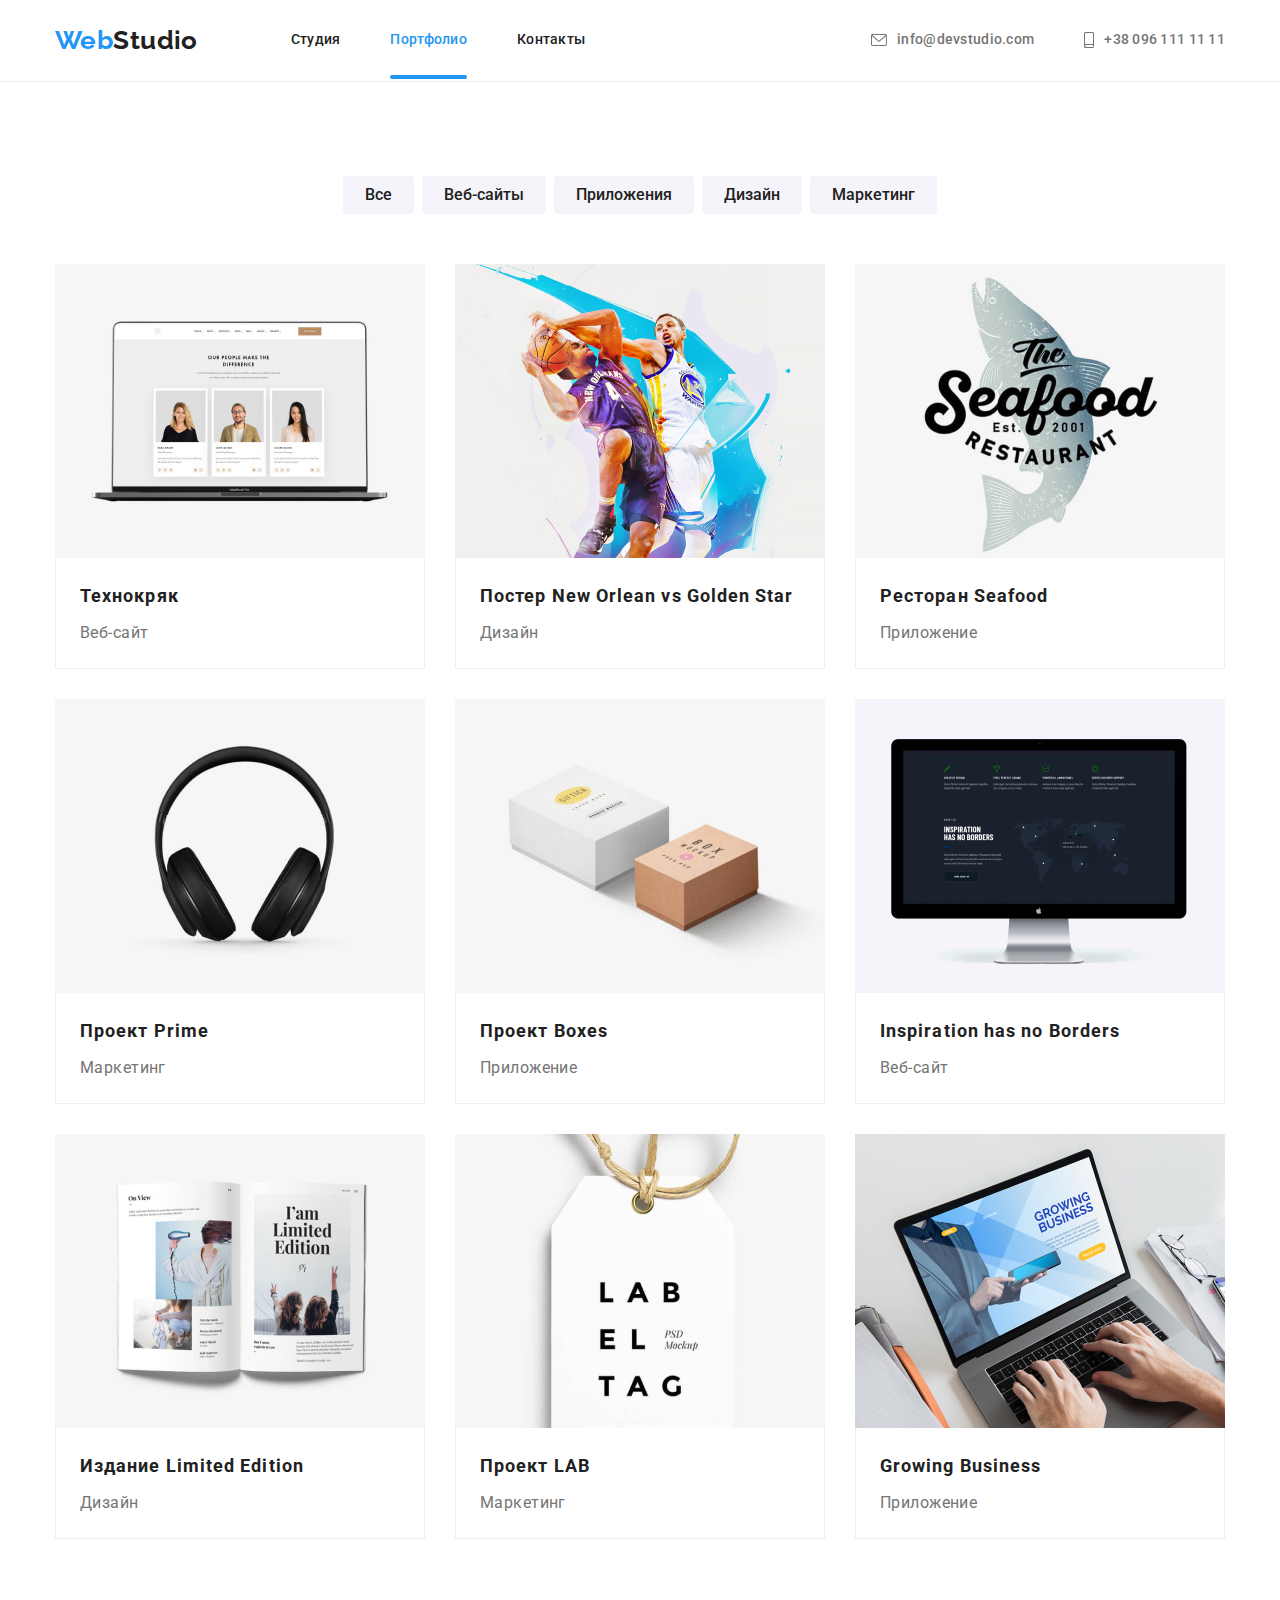
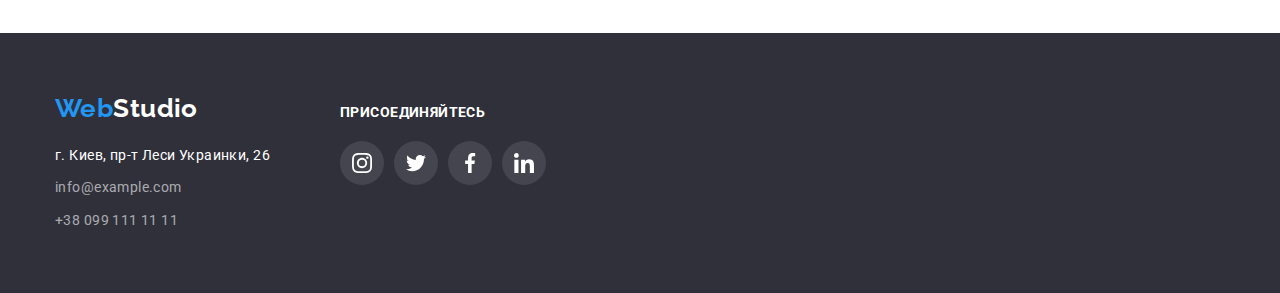
==== portfolio.html @ 2c4ec0ea "создал репозиторий" ====
<!DOCTYPE html>
<html lang="ru">

<head>
    <meta charset="UTF-8">
    <meta name="viewport" content="width=device-width, initial-scale=1.0">
    <title>Портфолио</title>
    <link href="https://fonts.googleapis.com/css2?family=Raleway:wght@700&family=Roboto:wght@400;500;700;900&display=swap"
          rel="stylesheet">
    <link rel="stylesheet" href="https://cdnjs.cloudflare.com/ajax/libs/modern-normalize/1.0.0/modern-normalize.min.css">
    <link rel="stylesheet" href="./css/style.css">
</head>

    <body>
        <!-- Header -->
        <header class="header">
          <div class="container header-container">
            <nav class="nav">
                <a href="./index.html" class="logo link"><span>Web</span>Studio</a>
                <ul class="site-nav list">
                    <li class="item"><a href="./index.html" class="link">Студия</a></li>
                    <li class="item"><a href="./portfolio.html" class="link current">Портфолио</a></li>
                    <li class="item"><a href="#contacts-section" class="link">Контакты</a></li>
                </ul>
            </nav>

            <ul class="contacts list">
                <li class="item"><a href="mailto:info@devstudio.com" class="contacts-link link">
                    <svg class="icon" width="16" height="12">
                        <use href="./image/sprite.svg#icon-envelope"></use>
                    </svg>
                    info&commat;devstudio.com</a></li>
                <li class="item"><a href="tel:+380961111111" class="contacts-link link">
                    <svg class="icon" width="10" height="16">
                        <use href="./image/sprite.svg#icon-smartphone"></use>
                    </svg>
                    +38 096 111 11 11</a></li>
            </ul>
          </div>
        </header>

            
            <main>
                <!--Portfolio-->
                <section class="section">
                  <div class="container">

                    <!--Hidden title-->
                    <h1 class="section-title visually-hidden">Примеры работ</h1>

                    <!--Filters-->
                    <ul class="filter-list list">
                        <li class="item"><button type="button" class="filter-btn">Все</button></li>
                        <li class="item"><button type="button" class="filter-btn">Веб-сайты</button></li>
                        <li class="item"><button type="button" class="filter-btn">Приложения</button></li>
                        <li class="item"><button type="button" class="filter-btn">Дизайн</button></li>
                        <li class="item"><button type="button" class="filter-btn">Маркетинг</button></li>
                    </ul>
            
                 <!--Gallery-->
                    <ul class="gallery-list list">
                        <li class="item">
                            <a href="#" class="link">
                                <div class="gallery-case">
                                 <img class="image" src="./image/techno.jpg" alt="Ноутбук" width="370">
                                  <div class="gallery-overlay">
                                    <p class="active-text">
                                        Технокряк это современная площадка распространения коронавируса. 
                                        Компании используют эту платформу для цифрового
                                        шпионажа и атак на защищённые сервера конкурентов.
                                    </p>
                                  </div>
                                </div>
                                <div class="card-content">
                                    <h2 class="title">Технокряк</h2>
                                    <p class="category">Веб-сайт</p>
                                </div>
                            </a>
                        </li>
                        <li class="item">
                            <a href="#" class="link">
                                <div class="gallery-case">
                                 <img class="image" src="./image/basketball.jpg" alt="Игра в баскетболл" width="370">
                                  <div class="gallery-overlay">
                                    <p class="active-text">
                                        Технокряк это современная площадка распространения коронавируса.
                                        Компании используют эту платформу для цифрового
                                        шпионажа и атак на защищённые сервера конкурентов.
                                    </p>
                                  </div>
                                </div>
                                <div class="card-content">
                                    <h2 class="title">Постер New Orlean vs Golden Star</h2>
                                    <p class="category">Дизайн</p>
                                </div>
                            </a>
                        </li>
                        <li class="item">
                            <a href="#" class="link">
                                <div class="gallery-case">
                                 <img class="image" src="./image/restaurant.jpg" alt="Ресторан Seafood" width="370">
                                  <div class="gallery-overlay">
                                    <p class="active-text">
                                        Технокряк это современная площадка распространения коронавируса.
                                        Компании используют эту платформу для цифрового
                                        шпионажа и атак на защищённые сервера конкурентов.
                                    </p>
                                  </div>
                                </div>
                                <div class="card-content">
                                    <h2 class="title">Ресторан Seafood</h2>
                                    <p class="category">Приложение</p>
                                </div>
                            </a>
                        </li>
                        <li class="item">
                            <a href="#" class="link">
                                <div class="gallery-case">
                                 <img class="image" src="./image/prime.jpg" alt="Наушники" width="370">
                                  <div class="gallery-overlay">
                                    <p class="active-text">
                                        Технокряк это современная площадка распространения коронавируса.
                                        Компании используют эту платформу для цифрового
                                        шпионажа и атак на защищённые сервера конкурентов.
                                    </p>
                                  </div>
                                </div>
                                <div class="card-content">
                                    <h2 class="title">Проект Prime</h2>
                                    <p class="category">Маркетинг</p>
                                </div>
                            </a>
                        </li>
                        <li class="item">
                            <a href="#" class="link">
                                <div class="gallery-case">
                                 <img class="image" src="./image/boxes.jpg" alt="Коробки" width="370">
                                  <div class="gallery-overlay">
                                    <p class="active-text">
                                        Технокряк это современная площадка распространения коронавируса.
                                        Компании используют эту платформу для цифрового
                                        шпионажа и атак на защищённые сервера конкурентов.
                                    </p>
                                  </div>
                                </div>
                                <div class="card-content">
                                    <h2 class="title">Проект Boxes</h2>
                                    <p class="category">Приложение</p>
                                </div>
                            </a>
                        </li>
                        <li class="item">
                            <a href="#" class="link">
                                <div class="gallery-case">
                                 <img class="image" src="./image/inspiration.jpg" alt="iMac" width="370">
                                  <div class="gallery-overlay">
                                    <p class="active-text">
                                        Технокряк это современная площадка распространения коронавируса.
                                        Компании используют эту платформу для цифрового
                                        шпионажа и атак на защищённые сервера конкурентов.
                                    </p>
                                  </div>
                                </div>
                                <div class="card-content">
                                    <h2 class="title">Inspiration has no Borders</h2>
                                    <p class="category">Веб-сайт</p>
                                </div>
                            </a>
                        </li>
                        <li class="item">
                            <a href="#" class="link">
                                <div class="gallery-case">
                                 <img class="image" src="./image/limited.jpg" alt="Журнал" width="370">
                                  <div class="gallery-overlay">
                                    <p class="active-text">
                                        Технокряк это современная площадка распространения коронавируса.
                                        Компании используют эту платформу для цифрового
                                        шпионажа и атак на защищённые сервера конкурентов.
                                    </p>
                                  </div>
                                </div>
                                <div class="card-content">
                                    <h2 class="title">Издание Limited Edition</h2>
                                    <p class="category">Дизайн</p>
                                </div>
                            </a>
                        </li>
                        <li class="item">
                            <a href="#" class="link">
                                <div class="gallery-case">
                                 <img class="image" src="./image/lab.jpg" alt="Бирка компании" width="370">
                                  <div class="gallery-overlay">
                                    <p class="active-text">
                                        Технокряк это современная площадка распространения коронавируса.
                                        Компании используют эту платформу для цифрового
                                        шпионажа и атак на защищённые сервера конкурентов.
                                    </p>
                                  </div>
                                </div>
                                <div class="card-content">
                                    <h2 class="title">Проект LAB</h2>
                                    <p class="category">Маркетинг</p>
                                </div>
                            </a>
                        </li>
                        <li class="item">
                            <a href="#" class="link">
                                <div class="gallery-case">
                                 <img class="image" src="./image/growing.jpg" alt="Ноутбук" width="370">
                                  <div class="gallery-overlay">
                                    <p class="active-text">
                                        Технокряк это современная площадка распространения коронавируса.
                                        Компании используют эту платформу для цифрового
                                        шпионажа и атак на защищённые сервера конкурентов.
                                    </p>
                                  </div>
                                </div>
                                <div class="card-content">
                                    <h2 class="title">Growing Business</h2>
                                    <p class="category">Приложение</p>
                                </div>
                            </a>
                        </li>
                    </ul>
                  </div>
                </section>
            </main>

            <!-- Footer -->
            <footer id="contacts-section" class="footer">
                <div class="container">
                    <div class="logo-address">
                       <a href="./index.html" class="logo link"><span>Web</span>Studio</a>

                       <address class="address">
                         <span class="map"> г. Киев, пр-т Леси Украинки, 26</span>
                           <ul class="list">
                               <li class="item"><a href="mailto:info@example.com" class="link">info&commat;example.com</a></li>
                               <li class="item"><a href="tel:+380991111111" class="link">+38 099 111 11 11</a></li>
                           </ul>
                      </address>
                    </div>
                    <div class="social">
                      <b class="text">Присоединяйтесь</b>
                    
                      <ul class="social-list list">
                          <li class="social-item">
                              <a href="#" class="social-link footer-social link">
                                  <svg class="icon" width="20" height="20">
                                      <use href="./image/sprite.svg#icon-instagram"></use>
                                  </svg>
                              </a>
                          </li>
                          <li class="social-item">
                              <a href="#" class="social-link footer-social link">
                                  <svg class="icon" width="20" height="20">
                                      <use href="./image/sprite.svg#icon-twitter"></use>
                                  </svg>
                              </a>
                          </li>
                          <li class="social-item">
                              <a href="#" class="social-link footer-social link">
                                  <svg class="icon" width="20" height="20">
                                      <use href="./image/sprite.svg#icon-facebook"></use>
                                  </svg>
                              </a>
                          </li>
                          <li class="social-item">
                              <a href="#" class="social-link footer-social link">
                                  <svg class="icon" width="20" height="20">
                                      <use href="./image/sprite.svg#icon-linkedin"></use>
                                  </svg>
                              </a>
                          </li>
                      </ul>
                    </div>
                </div>
            </footer>
    </body>
</html>
---- css/style.css ----
/* Цвет основного текста #757575  */
/* Цвет заголовков #212121  */
/* Основной белый #ffffff */
/* Вторичный белый rgba(255, 255, 255, 0.6)  */
/* Акцент #2196f3 */
/* Тёмный фон #2f303a */
/* Серый фон #f5f4fa */
/* Заливка иконок #afb1b8 */

:root {
  --primary-text-color: #757575;
  --title-text-color: #212121;
  --accent-color: #2196f3;

  --primary-white-color: #ffffff;
  --secondary-white-color: rgba(255, 255, 255, 0.6);

  --primary-bg-color: #ffffff;
  --dark-bg-color: #2f303a;
  --light-bg-color: #f5f4fa;

  --icon-fill-color: #afb1b8;
}

body {
  font-family: "Roboto", sans-serif;
  letter-spacing: 0.03em;
  font-size: 14px;
  line-height: 1.14;

  background-color: var(--primary-bg-color);
  color: var(--primary-text-color);
}

.list {
  margin: 0;
  padding: 0;
  list-style: none;
}

.link {
  text-decoration: none;
}

.visually-hidden {
  position: absolute !important;
  clip: rect(1px 1px 1px 1px);
  clip: rect(1px, 1px, 1px, 1px);
  padding: 0 !important;
  border: 0 !important;
  height: 1px !important;
  width: 1px !important;
  overflow: hidden;
}

.container {
  width: 1200px;
  padding-left: 15px;
  padding-right: 15px;
  margin-left: auto;
  margin-right: auto;
}

/* Header */

.header {
  padding-top: 25px;
  padding-bottom: 25px;
  border-bottom: 1px solid #ececec;
}

/* Nav */

.header .container {
  display: flex;
  align-items: center;
}

.nav {
  display: flex;
  align-items: center;
}

/* Logo */

.logo {
  font-family: "Raleway", sans-serif;
  font-weight: 700;
  font-size: 26px;
  line-height: 1.19;

  color: var(--title-text-color);
}

.logo span {
  color: var(--accent-color);
}

/* Site nav */

.site-nav {
  display: flex;
  margin-left: 93px;
}

.site-nav .item:not(:last-child) {
  margin-right: 50px;
}

.site-nav .link {
  padding-top: 32px;
  padding-bottom: 32px;
  font-weight: 500;
  letter-spacing: 0.02em;

  color: var(--title-text-color);
  transition: color 250ms cubic-bezier(0.4, 0, 0.2, 1);
}

.site-nav .link:hover,
.site-nav .link:focus {
  color: var(--accent-color);
}

.site-nav .current {
  position: relative;
  color: var(--accent-color);
}

.site-nav .current::after {
  position: absolute;
  display: block;
  left: 0;
  bottom: 0;
  width: 100%;
  height: 4px;
  border-radius: 2px;
  content: '';
  background-color: var(--accent-color);
}

/* Contacts */

.contacts {
  display: flex;
  margin-left: auto;
}

.contacts .item:not(:last-child) {
  margin-right: 50px;
}

.contacts .link {
  display: flex;
  align-items: center;
  font-weight: 500;
  letter-spacing: 0.02em;

  color: var(--primary-text-color);

  transition: color 250ms cubic-bezier(0.4, 0, 0.2, 1);
}

.contacts .icon {
  margin-right: 10px;
  fill: currentColor;
}

.contacts-link:hover,
.contacts-link:focus {
  color: var(--accent-color);
}

/* Main */

/* Hero */

.hero {
  display: flex;
  align-items: center;
  max-width: 1600px;
  height: 600px;
  margin-left: auto;
  margin-right: auto;
  text-align: center;

  background-color: var(--dark-bg-color);

  background-image: linear-gradient(
      to right,
      rgba(47, 48, 58, 0.4),
      rgba(47, 48, 58, 0.4)
    ),
    url(../image/header\ img.jpg);
  background-size: cover;
  background-position: center;
  background-repeat: no-repeat;
}

.hero-title {
  margin-top: 0;
  margin-bottom: 30px;
  font-weight: 900;
  font-size: 44px;
  line-height: 1.36;
  letter-spacing: 0.06em;
  text-transform: uppercase;

  color: var(--primary-white-color);
}

/* Button */

.button {
  display: inline-block;
  padding: 10px 32px;
  border-radius: 4px;
  border: 0;
  font-weight: 700;
  font-size: 16px;
  line-height: 1.88;
  letter-spacing: 0.06em;

  color: var(--primary-white-color);
  background-color: var(--accent-color);

  cursor: pointer;
  transition: background-color 250ms cubic-bezier(0.4, 0, 0.2, 1),
              color 250ms cubic-bezier(0.4, 0, 0.2, 1),;
}

.button:hover,
.button:focus {
  color: var(--accent-color);
  background-color: var(--primary-white-color);
}

/* Section */

.section {
  padding-top: 94px;
  padding-bottom: 94px;
}

.section.padding-bottom {
  padding-top: 0;
}

.section-title {
  margin-top: 0;
  margin-bottom: 50px;

  font-weight: 700;
  font-size: 36px;
  line-height: 1.17;
  text-align: center;

  color: var(--title-text-color);
}

/* Features */

.feature-list {
  display: flex;
  flex-wrap: wrap;
}

.feature-list .item {
  width: 270px;
  margin-right: 30px;
  margin-bottom: 30px;
}

.feature-list .item:nth-child(4n) {
  margin-right: 0;
}

.feature-list .item:nth-last-child(-n + 4) {
  margin-bottom: 0;
}

.feature-list .icon-box {
  display: flex;
  justify-content: center;
  align-items: center;
  height: 120px;
  margin-bottom: 30px;
  border-radius: 4px;
  background-color: var(--light-bg-color);
}

.feature-list .title {
  margin-top: 0;
  margin-bottom: 10px;

  font-size: 14px;
  font-weight: 700;
  text-transform: uppercase;

  color: var(--title-text-color);
}

.feature-list .text {
  margin-top: 0;
  margin-bottom: 0;
  line-height: 1.71;
}

/* What we do */

.work-list {
  display: flex;
  flex-wrap: wrap;
}

.work-list .item {
  width: 370px;
  margin-right: 30px;
  margin-bottom: 30px;

  position: relative;
}

.work-list .item:nth-child(3n) {
  margin-right: 0;
}

.work-list .item:nth-last-child(-n + 3) {
  margin-bottom: 0;
}

.work-list .image {
  display: block;
}

.work-case {
  position: relative;
}

.work-case .label {
  position: absolute;
  left: 0;
  bottom: 0;
  width: 100%;
  margin: 0;
  padding: 27px;
  text-align: center;
  text-transform: uppercase;
  font-weight: 700;
  line-height: 1.17;

  color: var(--primary-white-color);
  background-color: rgba(47, 48, 58, 0.8);
}

/* Team */

.section.team {
  background-color: var(--light-bg-color);
}

.team-list {
  display: flex;
  flex-wrap: wrap;
}

.team-list .item {
  width: 270px;
  padding-bottom: 30px;
  margin-right: 30px;
  margin-bottom: 30px;
  box-shadow: 0px 1px 3px rgba(0, 0, 0, 0.12), 0px 1px 1px rgba(0, 0, 0, 0.14),
    0px 2px 1px rgba(0, 0, 0, 0.2);
  border-bottom-left-radius: 4px;
  border-bottom-right-radius: 4px;

  background-color: var(--primary-bg-color);
}

.team-list .item:nth-child(4n) {
  margin-right: 0;
}

.team-list .item:nth-last-child(-n + 4) {
  margin-bottom: 0;
}

.team-list .image {
  display: block;
  margin-bottom: 30px;
}

.team-list .title {
  margin-top: 0;
  margin-bottom: 10px;

  font-weight: 500;
  font-size: 16px;
  line-height: 1.19;
  text-align: center;

  color: var(--title-text-color);
}

.team-list .position {
  margin-top: 0;
  margin-bottom: 16px;

  font-size: 16px;
  line-height: 1.19;
  text-align: center;
}

.social-list {
  display: flex;
  justify-content: center;
}

.social-item:not(:last-child) {
  margin-right: 10px;
}

.social-link {
  display: flex;
  align-items: center;
  justify-content: center;
  width: 44px;
  height: 44px;
  border-radius: 50%;

  color: var(--icon-fill-color);
  transition: background-color 250ms cubic-bezier(0.4, 0, 0.2, 1),
              color 250ms cubic-bezier(0.4, 0, 0.2, 1);
}

.social-link .icon {
  fill: currentColor;
}

.social-link:hover,
.social-link:focus {
  background-color: var(--accent-color);
  color: var(--primary-white-color);
}

/* Client's */

.clients-list {
  display: flex;
  flex-wrap: wrap;
}

.clients-list .item {
  margin-right: 30px;
  margin-bottom: 30px;
}

.clients-list .item:nth-child(6n) {
  margin-right: 0;
}

.clients-list .item:nth-last-child(-n + 6) {
  margin-bottom: 0;
}

.clients-link {
  display: flex;
  align-items: center;
  justify-content: center;
  width: 170px;
  height: 90px;
  border: 1px solid var(--icon-fill-color);
  border-radius: 4px;

  color: var(--icon-fill-color);
  transition: border-color 250ms cubic-bezier(0.4, 0, 0.2, 1),
              color 250ms cubic-bezier(0.4, 0, 0.2, 1);
}

.clients-link .icon {
  fill: currentColor;
}

.clients-link:hover,
.clients-link:focus {
  border-color: var(--accent-color);
  color: var(--accent-color);
}

/* Footer */

.footer {
  padding-top: 60px;
  padding-bottom: 60px;

  background-color: var(--dark-bg-color);
}

.footer .container {
  display: flex;
  align-items: baseline;
}

.logo-address {
  margin-right: 70px;
}

.footer .logo {
  display: block;
  margin-bottom: 20px;

  color: var(--primary-white-color);
}

.address {
  font-style: normal;
  line-height: 1.71;

  color: var(--primary-white-color);
}

.map {
  display: block;
  margin-bottom: 9px;
}

.address .item {
  margin-bottom: 9px;
}

.address .item:last-child {
  margin-bottom: 0;
}

.address .link {
  color: var(--secondary-white-color);
  transition: color 250ms cubic-bezier(0.4, 0, 0.2, 1);
}

.address .link:hover,
.address .link:focus {
  color: var(--accent-color);
}

.social .text {
  display: block;
  margin-bottom: 20px;
  text-transform: uppercase;

  color: var(--primary-white-color);
}

.footer-social {
  background-color: rgba(255, 255, 255, 0.1);
}

.footer-social .icon {
  fill: var(--primary-bg-color);
}

/* Portfolio styles */

.filter-list {
  display: flex;
  justify-content: center;
  margin-bottom: 50px;
}

.filter-list .item {
  margin-right: 8px;
}

.filter-list .item:last-child {
  margin-right: 0;
}

.filter-btn {
  padding: 6px 22px;
  border: 0;
  border-radius: 4px;

  font-family: inherit;
  font-weight: 500;
  font-size: 16px;
  line-height: 1.62;

  color: var(--title-text-color);
  background-color: var(--light-bg-color);
  transition: background-color 250ms cubic-bezier(0.4, 0, 0.2, 1),
              color 250ms cubic-bezier(0.4, 0, 0.2, 1),
              box-shadow 250ms cubic-bezier(0.4, 0, 0.2, 1);
}

.filter-btn:hover,
.filter-btn:focus {
  box-shadow: 0px 3px 1px rgba(0, 0, 0, 0.1), 0px 1px 2px rgba(0, 0, 0, 0.08),
    0px 2px 2px rgba(0, 0, 0, 0.12);

  color: var(--primary-white-color);
  background-color: var(--accent-color);
}

.gallery-list {
  display: flex;
  flex-wrap: wrap;
}

.gallery-list .item {
  width: 370px;
  margin-right: 30px;
  margin-bottom: 30px;

  transition: box-shadow 250ms cubic-bezier(0.4, 0, 0.2, 1);
}

.gallery-list .item:nth-last-child(-n + 3) {
  margin-bottom: 0;
}

.gallery-list .item:nth-child(3n) {
  margin-right: 0;
}

.gallery-list .item:hover,
.gallery-list .item:focus-within {
  box-shadow: 0px 1px 1px rgba(0, 0, 0, 0.12), 0px 4px 4px rgba(0, 0, 0, 0.06),
    1px 4px 6px rgba(0, 0, 0, 0.16);
}

.gallery-list .link {
  color: var(--primary-text-color);
}

.card-content {
  padding: 20px 24px;
  border-left: 1px solid #eeeeee;
  border-right: 1px solid #eeeeee;
  border-bottom: 1px solid #eeeeee;
}

.gallery-list .image {
  display: block;
}

.gallery-list .title {
  margin-top: 0;
  margin-bottom: 4px;

  font-weight: 700;
  font-size: 18px;
  line-height: 2;
  letter-spacing: 0.06em;

  color: var(--title-text-color);
}

.gallery-list .category {
  margin-top: 0;
  margin-bottom: 0;

  font-size: 16px;
  line-height: 1.87;
}

.gallery-case {
  position: relative;
  overflow: hidden;
}

.gallery-overlay {
  position: absolute;
  display: flex;
  align-items: center;
  top: 0;
  left: 0;
  width: 100%;
  height: 100%;
  transform: translateY(100%);
  background-color: rgba(33, 150, 243, 0.9);

  transition: transform 250ms cubic-bezier(0.4, 0, 0.2, 1);
}

.active-text {
  margin: 0;
  padding-left: 24px;
  padding-right: 24px;
  font-size: 18px;
  line-height: 1.56;

  color: var(--primary-white-color);
}

.gallery-case:hover .gallery-overlay,
.gallery-list .item:focus-within .gallery-overlay {
  transform: translateY(0);
}

/* Modal */

.backdrop {
  position: fixed;
  top: 0;
  left: 0;
  width: 100%;
  height: 100%;

  background-color: rgba(0, 0, 0, 0.2);

  opacity: 1;
  transition: opacity 250ms cubic-bezier(0.4, 0, 0.2, 1);
}

.backdrop.is-hidden {
  opacity: 0;
  pointer-events: none;
}

.modal {
  position: absolute;
  left: 50%;
  top: 50%;
  transform: translate(-50%, -50%) scale(1);
  min-width: 528px;
  min-height: 580px;
  padding: 8px;
  border-radius: 4px;

  background-color: var(--primary-bg-color);
  box-shadow: 0px 1px 3px rgba(0, 0, 0, 0.12), 0px 1px 1px rgba(0, 0, 0, 0.14),
    0px 2px 1px rgba(0, 0, 0, 0.2);

  transition: transform 250ms cubic-bezier(0.4, 0, 0.2, 1);
}

.backdrop.is-hidden .modal {
  transform: translate(-50%, -50%) scale(0.9);
}

.modal-close {
  display: block;
  width: 30px;
  height: 30px;
  margin-left: auto;
  border-radius: 50%;
  border: 1px solid rgba(0, 0, 0, 0.1);

  background-color: transparent;
  background-image: url(../image/close.svg);
  background-repeat: no-repeat;
  background-position: center;
}
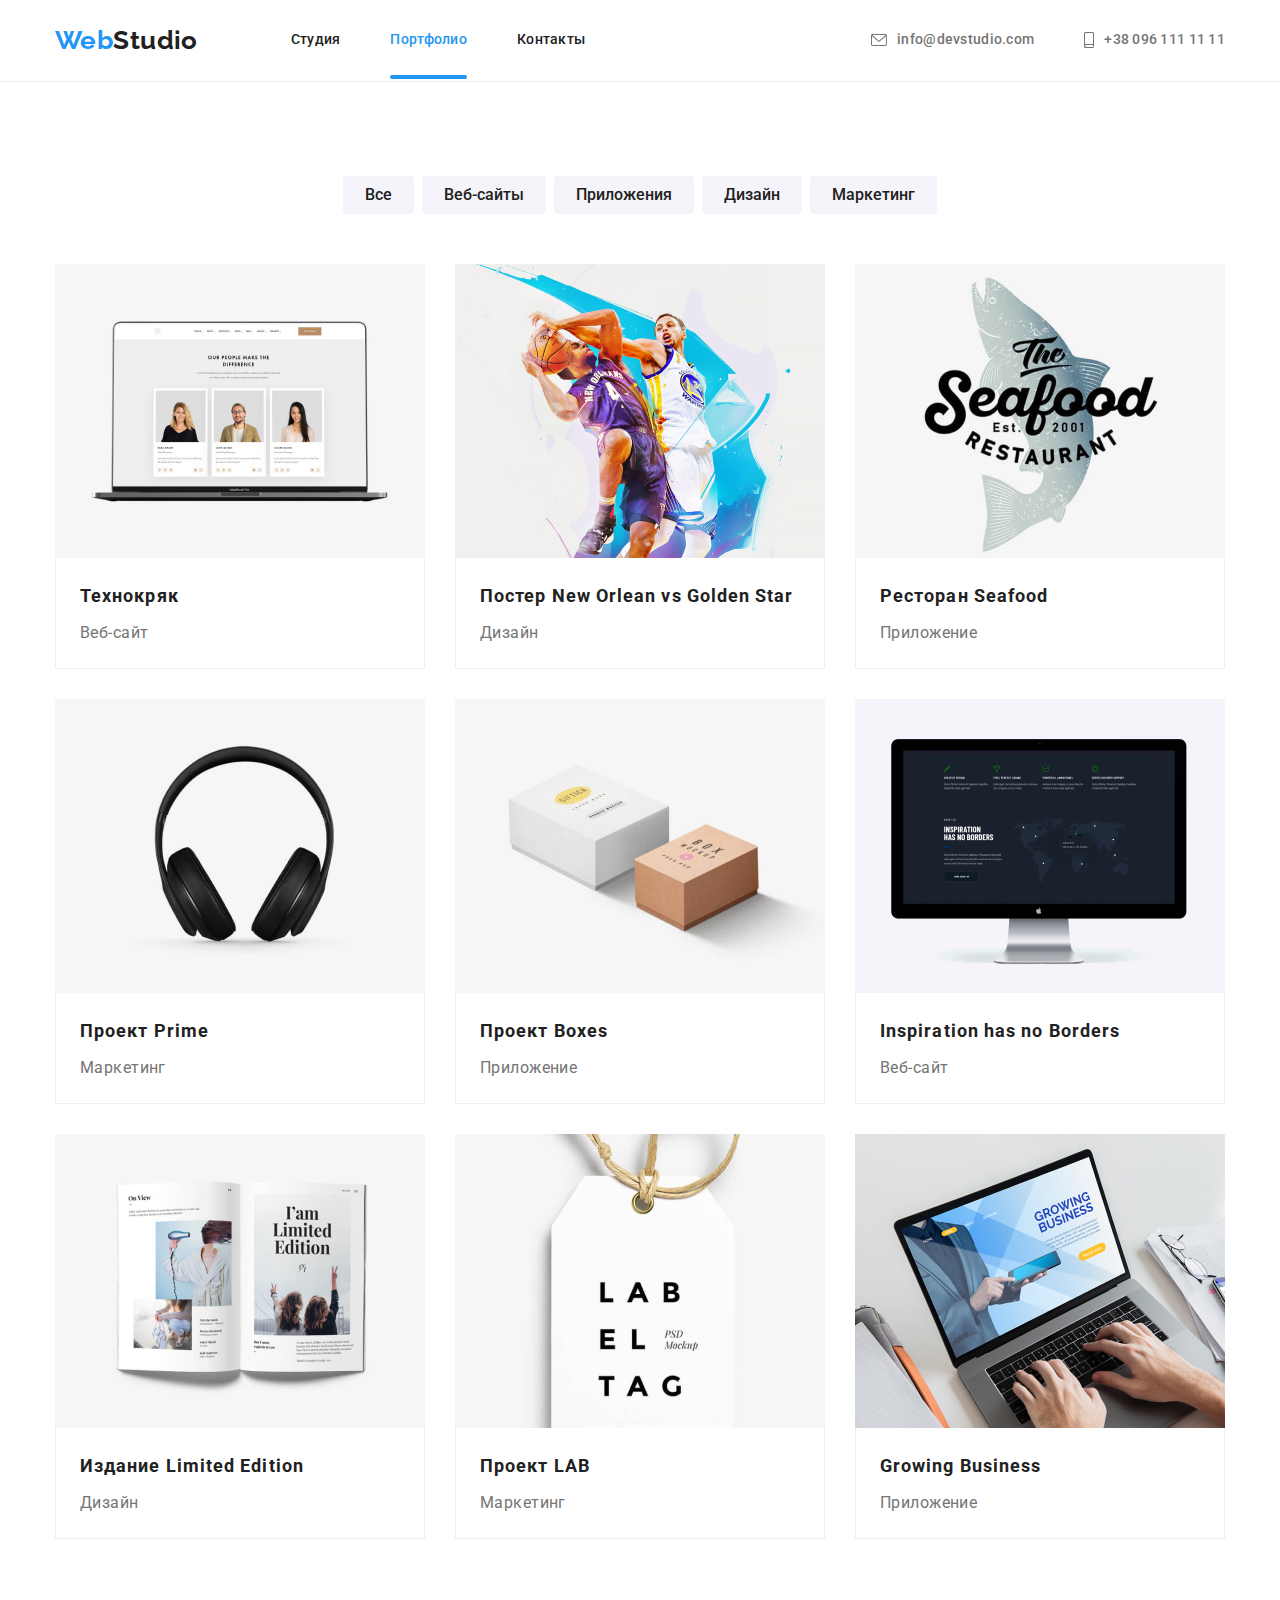
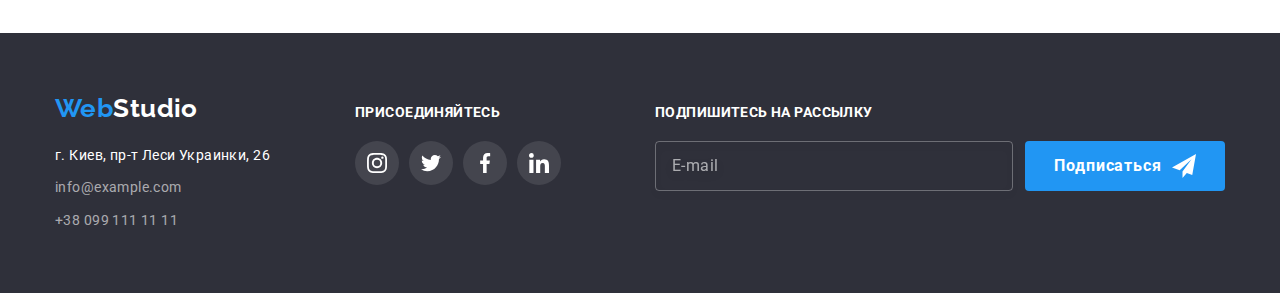
==== commit fc4d0bf1: "изменил иконки и спрайт" ====
--- a/portfolio.html
+++ b/portfolio.html
@@ -5,16 +5,18 @@
     <meta charset="UTF-8">
     <meta name="viewport" content="width=device-width, initial-scale=1.0">
     <title>Портфолио</title>
-    <link href="https://fonts.googleapis.com/css2?family=Raleway:wght@700&family=Roboto:wght@400;500;700;900&display=swap"
-          rel="stylesheet">
-    <link rel="stylesheet" href="https://cdnjs.cloudflare.com/ajax/libs/modern-normalize/1.0.0/modern-normalize.min.css">
+    <link
+        href="https://fonts.googleapis.com/css2?family=Raleway:wght@700&family=Roboto:wght@400;500;700;900&display=swap"
+        rel="stylesheet">
+    <link rel="stylesheet"
+        href="https://cdnjs.cloudflare.com/ajax/libs/modern-normalize/1.0.0/modern-normalize.min.css">
     <link rel="stylesheet" href="./css/style.css">
 </head>
 
-    <body>
-        <!-- Header -->
-        <header class="header">
-          <div class="container header-container">
+<body>
+    <!-- Header -->
+    <header class="header">
+        <div class="container">
             <nav class="nav">
                 <a href="./index.html" class="logo link"><span>Web</span>Studio</a>
                 <ul class="site-nav list">
@@ -26,255 +28,267 @@
 
             <ul class="contacts list">
                 <li class="item"><a href="mailto:info@devstudio.com" class="contacts-link link">
-                    <svg class="icon" width="16" height="12">
-                        <use href="./image/sprite.svg#icon-envelope"></use>
-                    </svg>
-                    info&commat;devstudio.com</a></li>
+                        <svg class="icon" width="16" height="12">
+                            <use href="./image/sprite.svg#icon-envelope"></use>
+                        </svg>
+                        info&commat;devstudio.com</a></li>
                 <li class="item"><a href="tel:+380961111111" class="contacts-link link">
-                    <svg class="icon" width="10" height="16">
-                        <use href="./image/sprite.svg#icon-smartphone"></use>
-                    </svg>
-                    +38 096 111 11 11</a></li>
+                        <svg class="icon" width="10" height="16">
+                            <use href="./image/sprite.svg#icon-smartphone"></use>
+                        </svg>
+                        +38 096 111 11 11</a></li>
             </ul>
-          </div>
-        </header>
-
-            
-            <main>
-                <!--Portfolio-->
-                <section class="section">
-                  <div class="container">
-
-                    <!--Hidden title-->
-                    <h1 class="section-title visually-hidden">Примеры работ</h1>
-
-                    <!--Filters-->
-                    <ul class="filter-list list">
-                        <li class="item"><button type="button" class="filter-btn">Все</button></li>
-                        <li class="item"><button type="button" class="filter-btn">Веб-сайты</button></li>
-                        <li class="item"><button type="button" class="filter-btn">Приложения</button></li>
-                        <li class="item"><button type="button" class="filter-btn">Дизайн</button></li>
-                        <li class="item"><button type="button" class="filter-btn">Маркетинг</button></li>
+        </div>
+    </header>
+
+
+    <main>
+        <!--Portfolio-->
+        <section class="section">
+            <div class="container">
+
+                <!--Hidden title-->
+                <h1 class="section-title visually-hidden">Примеры работ</h1>
+
+                <!--Filters-->
+                <ul class="filter-list list">
+                    <li class="item"><button type="button" class="filter-btn">Все</button></li>
+                    <li class="item"><button type="button" class="filter-btn">Веб-сайты</button></li>
+                    <li class="item"><button type="button" class="filter-btn">Приложения</button></li>
+                    <li class="item"><button type="button" class="filter-btn">Дизайн</button></li>
+                    <li class="item"><button type="button" class="filter-btn">Маркетинг</button></li>
+                </ul>
+
+                <!--Gallery-->
+                <ul class="gallery-list list">
+                    <li class="item">
+                        <a href="#" class="link">
+                            <div class="gallery-case">
+                                <img class="image" src="./image/techno.jpg" alt="Ноутбук" width="370">
+                                <div class="gallery-overlay">
+                                    <p class="active-text">
+                                        Технокряк это современная площадка распространения коронавируса.
+                                        Компании используют эту платформу для цифрового
+                                        шпионажа и атак на защищённые сервера конкурентов.
+                                    </p>
+                                </div>
+                            </div>
+                            <div class="card-content">
+                                <h2 class="title">Технокряк</h2>
+                                <p class="category">Веб-сайт</p>
+                            </div>
+                        </a>
+                    </li>
+                    <li class="item">
+                        <a href="#" class="link">
+                            <div class="gallery-case">
+                                <img class="image" src="./image/basketball.jpg" alt="Игра в баскетболл" width="370">
+                                <div class="gallery-overlay">
+                                    <p class="active-text">
+                                        Технокряк это современная площадка распространения коронавируса.
+                                        Компании используют эту платформу для цифрового
+                                        шпионажа и атак на защищённые сервера конкурентов.
+                                    </p>
+                                </div>
+                            </div>
+                            <div class="card-content">
+                                <h2 class="title">Постер New Orlean vs Golden Star</h2>
+                                <p class="category">Дизайн</p>
+                            </div>
+                        </a>
+                    </li>
+                    <li class="item">
+                        <a href="#" class="link">
+                            <div class="gallery-case">
+                                <img class="image" src="./image/restaurant.jpg" alt="Ресторан Seafood" width="370">
+                                <div class="gallery-overlay">
+                                    <p class="active-text">
+                                        Технокряк это современная площадка распространения коронавируса.
+                                        Компании используют эту платформу для цифрового
+                                        шпионажа и атак на защищённые сервера конкурентов.
+                                    </p>
+                                </div>
+                            </div>
+                            <div class="card-content">
+                                <h2 class="title">Ресторан Seafood</h2>
+                                <p class="category">Приложение</p>
+                            </div>
+                        </a>
+                    </li>
+                    <li class="item">
+                        <a href="#" class="link">
+                            <div class="gallery-case">
+                                <img class="image" src="./image/prime.jpg" alt="Наушники" width="370">
+                                <div class="gallery-overlay">
+                                    <p class="active-text">
+                                        Технокряк это современная площадка распространения коронавируса.
+                                        Компании используют эту платформу для цифрового
+                                        шпионажа и атак на защищённые сервера конкурентов.
+                                    </p>
+                                </div>
+                            </div>
+                            <div class="card-content">
+                                <h2 class="title">Проект Prime</h2>
+                                <p class="category">Маркетинг</p>
+                            </div>
+                        </a>
+                    </li>
+                    <li class="item">
+                        <a href="#" class="link">
+                            <div class="gallery-case">
+                                <img class="image" src="./image/boxes.jpg" alt="Коробки" width="370">
+                                <div class="gallery-overlay">
+                                    <p class="active-text">
+                                        Технокряк это современная площадка распространения коронавируса.
+                                        Компании используют эту платформу для цифрового
+                                        шпионажа и атак на защищённые сервера конкурентов.
+                                    </p>
+                                </div>
+                            </div>
+                            <div class="card-content">
+                                <h2 class="title">Проект Boxes</h2>
+                                <p class="category">Приложение</p>
+                            </div>
+                        </a>
+                    </li>
+                    <li class="item">
+                        <a href="#" class="link">
+                            <div class="gallery-case">
+                                <img class="image" src="./image/inspiration.jpg" alt="iMac" width="370">
+                                <div class="gallery-overlay">
+                                    <p class="active-text">
+                                        Технокряк это современная площадка распространения коронавируса.
+                                        Компании используют эту платформу для цифрового
+                                        шпионажа и атак на защищённые сервера конкурентов.
+                                    </p>
+                                </div>
+                            </div>
+                            <div class="card-content">
+                                <h2 class="title">Inspiration has no Borders</h2>
+                                <p class="category">Веб-сайт</p>
+                            </div>
+                        </a>
+                    </li>
+                    <li class="item">
+                        <a href="#" class="link">
+                            <div class="gallery-case">
+                                <img class="image" src="./image/limited.jpg" alt="Журнал" width="370">
+                                <div class="gallery-overlay">
+                                    <p class="active-text">
+                                        Технокряк это современная площадка распространения коронавируса.
+                                        Компании используют эту платформу для цифрового
+                                        шпионажа и атак на защищённые сервера конкурентов.
+                                    </p>
+                                </div>
+                            </div>
+                            <div class="card-content">
+                                <h2 class="title">Издание Limited Edition</h2>
+                                <p class="category">Дизайн</p>
+                            </div>
+                        </a>
+                    </li>
+                    <li class="item">
+                        <a href="#" class="link">
+                            <div class="gallery-case">
+                                <img class="image" src="./image/lab.jpg" alt="Бирка компании" width="370">
+                                <div class="gallery-overlay">
+                                    <p class="active-text">
+                                        Технокряк это современная площадка распространения коронавируса.
+                                        Компании используют эту платформу для цифрового
+                                        шпионажа и атак на защищённые сервера конкурентов.
+                                    </p>
+                                </div>
+                            </div>
+                            <div class="card-content">
+                                <h2 class="title">Проект LAB</h2>
+                                <p class="category">Маркетинг</p>
+                            </div>
+                        </a>
+                    </li>
+                    <li class="item">
+                        <a href="#" class="link">
+                            <div class="gallery-case">
+                                <img class="image" src="./image/growing.jpg" alt="Ноутбук" width="370">
+                                <div class="gallery-overlay">
+                                    <p class="active-text">
+                                        Технокряк это современная площадка распространения коронавируса.
+                                        Компании используют эту платформу для цифрового
+                                        шпионажа и атак на защищённые сервера конкурентов.
+                                    </p>
+                                </div>
+                            </div>
+                            <div class="card-content">
+                                <h2 class="title">Growing Business</h2>
+                                <p class="category">Приложение</p>
+                            </div>
+                        </a>
+                    </li>
+                </ul>
+            </div>
+        </section>
+    </main>
+
+    <!-- Footer -->
+    <footer id="contacts-section" class="footer">
+        <div class="container">
+            <div class="logo-address">
+                <a href="./index.html" class="logo link"><span>Web</span>Studio</a>
+
+                <address class="address">
+                    <span class="map"> г. Киев, пр-т Леси Украинки, 26</span>
+                    <ul class="list">
+                        <li class="item"><a href="mailto:info@example.com" class="link">info&commat;example.com</a></li>
+                        <li class="item"><a href="tel:+380991111111" class="link">+38 099 111 11 11</a></li>
                     </ul>
-            
-                 <!--Gallery-->
-                    <ul class="gallery-list list">
-                        <li class="item">
-                            <a href="#" class="link">
-                                <div class="gallery-case">
-                                 <img class="image" src="./image/techno.jpg" alt="Ноутбук" width="370">
-                                  <div class="gallery-overlay">
-                                    <p class="active-text">
-                                        Технокряк это современная площадка распространения коронавируса. 
-                                        Компании используют эту платформу для цифрового
-                                        шпионажа и атак на защищённые сервера конкурентов.
-                                    </p>
-                                  </div>
-                                </div>
-                                <div class="card-content">
-                                    <h2 class="title">Технокряк</h2>
-                                    <p class="category">Веб-сайт</p>
-                                </div>
-                            </a>
-                        </li>
-                        <li class="item">
-                            <a href="#" class="link">
-                                <div class="gallery-case">
-                                 <img class="image" src="./image/basketball.jpg" alt="Игра в баскетболл" width="370">
-                                  <div class="gallery-overlay">
-                                    <p class="active-text">
-                                        Технокряк это современная площадка распространения коронавируса.
-                                        Компании используют эту платформу для цифрового
-                                        шпионажа и атак на защищённые сервера конкурентов.
-                                    </p>
-                                  </div>
-                                </div>
-                                <div class="card-content">
-                                    <h2 class="title">Постер New Orlean vs Golden Star</h2>
-                                    <p class="category">Дизайн</p>
-                                </div>
-                            </a>
-                        </li>
-                        <li class="item">
-                            <a href="#" class="link">
-                                <div class="gallery-case">
-                                 <img class="image" src="./image/restaurant.jpg" alt="Ресторан Seafood" width="370">
-                                  <div class="gallery-overlay">
-                                    <p class="active-text">
-                                        Технокряк это современная площадка распространения коронавируса.
-                                        Компании используют эту платформу для цифрового
-                                        шпионажа и атак на защищённые сервера конкурентов.
-                                    </p>
-                                  </div>
-                                </div>
-                                <div class="card-content">
-                                    <h2 class="title">Ресторан Seafood</h2>
-                                    <p class="category">Приложение</p>
-                                </div>
-                            </a>
-                        </li>
-                        <li class="item">
-                            <a href="#" class="link">
-                                <div class="gallery-case">
-                                 <img class="image" src="./image/prime.jpg" alt="Наушники" width="370">
-                                  <div class="gallery-overlay">
-                                    <p class="active-text">
-                                        Технокряк это современная площадка распространения коронавируса.
-                                        Компании используют эту платформу для цифрового
-                                        шпионажа и атак на защищённые сервера конкурентов.
-                                    </p>
-                                  </div>
-                                </div>
-                                <div class="card-content">
-                                    <h2 class="title">Проект Prime</h2>
-                                    <p class="category">Маркетинг</p>
-                                </div>
-                            </a>
-                        </li>
-                        <li class="item">
-                            <a href="#" class="link">
-                                <div class="gallery-case">
-                                 <img class="image" src="./image/boxes.jpg" alt="Коробки" width="370">
-                                  <div class="gallery-overlay">
-                                    <p class="active-text">
-                                        Технокряк это современная площадка распространения коронавируса.
-                                        Компании используют эту платформу для цифрового
-                                        шпионажа и атак на защищённые сервера конкурентов.
-                                    </p>
-                                  </div>
-                                </div>
-                                <div class="card-content">
-                                    <h2 class="title">Проект Boxes</h2>
-                                    <p class="category">Приложение</p>
-                                </div>
-                            </a>
-                        </li>
-                        <li class="item">
-                            <a href="#" class="link">
-                                <div class="gallery-case">
-                                 <img class="image" src="./image/inspiration.jpg" alt="iMac" width="370">
-                                  <div class="gallery-overlay">
-                                    <p class="active-text">
-                                        Технокряк это современная площадка распространения коронавируса.
-                                        Компании используют эту платформу для цифрового
-                                        шпионажа и атак на защищённые сервера конкурентов.
-                                    </p>
-                                  </div>
-                                </div>
-                                <div class="card-content">
-                                    <h2 class="title">Inspiration has no Borders</h2>
-                                    <p class="category">Веб-сайт</p>
-                                </div>
-                            </a>
-                        </li>
-                        <li class="item">
-                            <a href="#" class="link">
-                                <div class="gallery-case">
-                                 <img class="image" src="./image/limited.jpg" alt="Журнал" width="370">
-                                  <div class="gallery-overlay">
-                                    <p class="active-text">
-                                        Технокряк это современная площадка распространения коронавируса.
-                                        Компании используют эту платформу для цифрового
-                                        шпионажа и атак на защищённые сервера конкурентов.
-                                    </p>
-                                  </div>
-                                </div>
-                                <div class="card-content">
-                                    <h2 class="title">Издание Limited Edition</h2>
-                                    <p class="category">Дизайн</p>
-                                </div>
-                            </a>
-                        </li>
-                        <li class="item">
-                            <a href="#" class="link">
-                                <div class="gallery-case">
-                                 <img class="image" src="./image/lab.jpg" alt="Бирка компании" width="370">
-                                  <div class="gallery-overlay">
-                                    <p class="active-text">
-                                        Технокряк это современная площадка распространения коронавируса.
-                                        Компании используют эту платформу для цифрового
-                                        шпионажа и атак на защищённые сервера конкурентов.
-                                    </p>
-                                  </div>
-                                </div>
-                                <div class="card-content">
-                                    <h2 class="title">Проект LAB</h2>
-                                    <p class="category">Маркетинг</p>
-                                </div>
-                            </a>
-                        </li>
-                        <li class="item">
-                            <a href="#" class="link">
-                                <div class="gallery-case">
-                                 <img class="image" src="./image/growing.jpg" alt="Ноутбук" width="370">
-                                  <div class="gallery-overlay">
-                                    <p class="active-text">
-                                        Технокряк это современная площадка распространения коронавируса.
-                                        Компании используют эту платформу для цифрового
-                                        шпионажа и атак на защищённые сервера конкурентов.
-                                    </p>
-                                  </div>
-                                </div>
-                                <div class="card-content">
-                                    <h2 class="title">Growing Business</h2>
-                                    <p class="category">Приложение</p>
-                                </div>
-                            </a>
-                        </li>
-                    </ul>
-                  </div>
-                </section>
-            </main>
-
-            <!-- Footer -->
-            <footer id="contacts-section" class="footer">
-                <div class="container">
-                    <div class="logo-address">
-                       <a href="./index.html" class="logo link"><span>Web</span>Studio</a>
-
-                       <address class="address">
-                         <span class="map"> г. Киев, пр-т Леси Украинки, 26</span>
-                           <ul class="list">
-                               <li class="item"><a href="mailto:info@example.com" class="link">info&commat;example.com</a></li>
-                               <li class="item"><a href="tel:+380991111111" class="link">+38 099 111 11 11</a></li>
-                           </ul>
-                      </address>
-                    </div>
-                    <div class="social">
-                      <b class="text">Присоединяйтесь</b>
-                    
-                      <ul class="social-list list">
-                          <li class="social-item">
-                              <a href="#" class="social-link footer-social link">
-                                  <svg class="icon" width="20" height="20">
-                                      <use href="./image/sprite.svg#icon-instagram"></use>
-                                  </svg>
-                              </a>
-                          </li>
-                          <li class="social-item">
-                              <a href="#" class="social-link footer-social link">
-                                  <svg class="icon" width="20" height="20">
-                                      <use href="./image/sprite.svg#icon-twitter"></use>
-                                  </svg>
-                              </a>
-                          </li>
-                          <li class="social-item">
-                              <a href="#" class="social-link footer-social link">
-                                  <svg class="icon" width="20" height="20">
-                                      <use href="./image/sprite.svg#icon-facebook"></use>
-                                  </svg>
-                              </a>
-                          </li>
-                          <li class="social-item">
-                              <a href="#" class="social-link footer-social link">
-                                  <svg class="icon" width="20" height="20">
-                                      <use href="./image/sprite.svg#icon-linkedin"></use>
-                                  </svg>
-                              </a>
-                          </li>
-                      </ul>
-                    </div>
+                </address>
+            </div>
+            <div class="social">
+                <b class="text">Присоединяйтесь</b>
+
+                <ul class="social-list list">
+                    <li class="social-item">
+                        <a href="#" class="social-link footer-social link">
+                            <svg class="icon" width="20" height="20">
+                                <use href="./image/sprite.svg#icon-instagram"></use>
+                            </svg>
+                        </a>
+                    </li>
+                    <li class="social-item">
+                        <a href="#" class="social-link footer-social link">
+                            <svg class="icon" width="20" height="20">
+                                <use href="./image/sprite.svg#icon-twitter"></use>
+                            </svg>
+                        </a>
+                    </li>
+                    <li class="social-item">
+                        <a href="#" class="social-link footer-social link">
+                            <svg class="icon" width="20" height="20">
+                                <use href="./image/sprite.svg#icon-facebook"></use>
+                            </svg>
+                        </a>
+                    </li>
+                    <li class="social-item">
+                        <a href="#" class="social-link footer-social link">
+                            <svg class="icon" width="20" height="20">
+                                <use href="./image/sprite.svg#icon-linkedin"></use>
+                            </svg>
+                        </a>
+                    </li>
+                </ul>
+            </div>
+            <form class="footer-form">
+                <b class="text">Подпишитесь на рассылку</b>
+                <div role="group" class="form-group">
+                    <input type="email" name="mail" placeholder="E-mail" class="input">
+                    <button type="submit" class="button send-button">Подписаться
+                        <svg class="icon">
+                            <use href="./image/sprite2.svg#icon-send"></use>
+                        </svg>
+                    </button>
                 </div>
-            </footer>
-    </body>
+            </form>
+        </div>
+    </footer>
+</body>
+
 </html>--- a/css/style.css
+++ b/css/style.css
@@ -135,7 +135,7 @@
   width: 100%;
   height: 4px;
   border-radius: 2px;
-  content: '';
+  content: "";
   background-color: var(--accent-color);
 }
 
@@ -213,7 +213,9 @@
 
 .button {
   display: inline-block;
-  padding: 10px 32px;
+  min-width: 200px;
+  padding-top: 10px;
+  padding-bottom: 10px;
   border-radius: 4px;
   border: 0;
   font-weight: 700;
@@ -226,7 +228,7 @@
 
   cursor: pointer;
   transition: background-color 250ms cubic-bezier(0.4, 0, 0.2, 1),
-              color 250ms cubic-bezier(0.4, 0, 0.2, 1),;
+    color 250ms cubic-bezier(0.4, 0, 0.2, 1);
 }
 
 .button:hover,
@@ -314,11 +316,10 @@
 }
 
 .work-list .item {
+  position: relative;
   width: 370px;
   margin-right: 30px;
   margin-bottom: 30px;
-
-  position: relative;
 }
 
 .work-list .item:nth-child(3n) {
@@ -430,7 +431,7 @@
 
   color: var(--icon-fill-color);
   transition: background-color 250ms cubic-bezier(0.4, 0, 0.2, 1),
-              color 250ms cubic-bezier(0.4, 0, 0.2, 1);
+    color 250ms cubic-bezier(0.4, 0, 0.2, 1);
 }
 
 .social-link .icon {
@@ -474,7 +475,7 @@
 
   color: var(--icon-fill-color);
   transition: border-color 250ms cubic-bezier(0.4, 0, 0.2, 1),
-              color 250ms cubic-bezier(0.4, 0, 0.2, 1);
+    color 250ms cubic-bezier(0.4, 0, 0.2, 1);
 }
 
 .clients-link .icon {
@@ -502,7 +503,8 @@
 }
 
 .logo-address {
-  margin-right: 70px;
+  width: 270px;
+  margin-right: 30px;
 }
 
 .footer .logo {
@@ -540,6 +542,15 @@
 .address .link:hover,
 .address .link:focus {
   color: var(--accent-color);
+}
+
+.footer .social {
+  display: flex;
+  flex-direction: column;
+  align-items: flex-start;
+
+  width: 270px;
+  margin-right: 30px;
 }
 
 .social .text {
@@ -558,6 +569,57 @@
   fill: var(--primary-bg-color);
 }
 
+.footer-form {
+  width: 570px;
+}
+
+.footer-form .text {
+  display: inline-block;
+  margin-bottom: 20px;
+  text-transform: uppercase;
+
+  color: var(--primary-white-color);
+}
+
+.form-group {
+  display: flex;
+}
+
+.footer-form .input {
+  width: 100%;
+  height: 50px;
+  margin-right: 12px;
+  padding: 15px 16px;
+  border-radius: 4px;
+
+  color: var(--secondary-white-color);
+  background-color: transparent;
+  border: 1px solid rgba(255, 255, 255, 0.3);
+
+  filter: drop-shadow(0px 4px 4px rgba(0, 0, 0, 0.15));
+}
+
+.footer-form input::placeholder {
+  font-size: 16px;
+  line-height: 1.25;
+  letter-spacing: 00.03em;
+
+  color: var(--secondary-white-color);
+}
+
+.send-button {
+  display: inline-flex;
+  justify-content: center;
+  align-items: center;
+}
+
+.send-button .icon {
+  margin-left: 10px;
+  width: 24px;
+  height: 24px;
+  fill: currentColor;
+}
+
 /* Portfolio styles */
 
 .filter-list {
@@ -587,8 +649,8 @@
   color: var(--title-text-color);
   background-color: var(--light-bg-color);
   transition: background-color 250ms cubic-bezier(0.4, 0, 0.2, 1),
-              color 250ms cubic-bezier(0.4, 0, 0.2, 1),
-              box-shadow 250ms cubic-bezier(0.4, 0, 0.2, 1);
+    color 250ms cubic-bezier(0.4, 0, 0.2, 1),
+    box-shadow 250ms cubic-bezier(0.4, 0, 0.2, 1);
 }
 
 .filter-btn:hover,
@@ -723,7 +785,7 @@
   transform: translate(-50%, -50%) scale(1);
   min-width: 528px;
   min-height: 580px;
-  padding: 8px;
+  padding: 40px;
   border-radius: 4px;
 
   background-color: var(--primary-bg-color);
@@ -737,16 +799,182 @@
   transform: translate(-50%, -50%) scale(0.9);
 }
 
-.modal-close {
-  display: block;
-  width: 30px;
-  height: 30px;
-  margin-left: auto;
+.close-btn {
+  position: absolute;
+  top: 8px;
+  right: 8px;
+  z-index: 3;
+
+  padding: 10px;
+
   border-radius: 50%;
   border: 1px solid rgba(0, 0, 0, 0.1);
 
   background-color: transparent;
-  background-image: url(../image/close.svg);
-  background-repeat: no-repeat;
+}
+
+.icon-close {
+  display: block;
+  width: 11px;
+  height: 11px;
+
+  transition: fill 250ms cubic-bezier(0.4, 0, 0.2, 1);
+}
+
+.close-btn:hover .icon-close,
+.close-btn:focus .icon-close {
+  fill: var(--accent-color);
+}
+
+.form {
+  display: flex;
+  flex-direction: column;
+  align-items: center;
+  width: 448px;
+}
+
+.form-title {
+  margin-bottom: 12px;
+
+  font-size: 20px;
+  line-height: 1.15;
+  letter-spacing: 0.03em;
+
+  color: var(--title-text-color);
+}
+
+.form-list {
+  width: 100%;
+  margin-bottom: 10px;
+}
+
+.form-field {
+  position: relative;
+  display: flex;
+  flex-direction: column;
+}
+
+.form-list .item {
+  margin-bottom: 10px;
+}
+
+.form-list .item:last-child {
+  margin-bottom: 0;
+}
+
+.form-label {
+  margin-bottom: 4px;
+
+  font-size: 12px;
+  line-height: 1.17;
+  letter-spacing: 0.01em;
+
+  color: var(--primary-text-color);
+}
+
+.form-field .input {
+  padding-top: 11px;
+  padding-bottom: 11px;
+  padding-left: 42px;
+  padding-right: 12px;
+  border: 1px solid rgba(33, 33, 33, 0.2);
+  border-radius: 4px;
+
+  transition: border-color 250ms cubic-bezier(0.4, 0, 0.2, 1);
+}
+
+.form-field .input:hover,
+.form-field .input:focus {
+  border-color: var(--accent-color);
+}
+
+.form-field .input + .icon {
+  position: absolute;
+  bottom: 11px;
+  left: 12px;
+  width: 18px;
+  height: 18px;
+
+  transition: fill 250ms cubic-bezier(0.4, 0, 0.2, 1);
+}
+
+.form-field .input:hover + .icon,
+.form-field .input:focus + .icon {
+  fill: var(--accent-color);
+}
+
+.comment {
+  width: 100%;
+  margin-bottom: 20px;
+}
+
+.textarea.input {
+  height: 120px;
+  padding: 12px 16px;
+  resize: none;
+}
+
+.textarea::placeholder {
+  font-size: 12px;
+  line-height: 1.17;
+  letter-spacing: 0.01em;
+
+  color: rgba(117, 117, 117, 0.5);
+}
+
+.checkbox-field {
+  margin-bottom: 30px;
+}
+
+.checkbox-label {
+  display: flex;
+  align-items: center;
+
+  line-height: 1.714;
+}
+
+.checkbox-input {
+  position: absolute;
+  width: 1px;
+  height: 1px;
+  margin: -1px;
+  padding: 0;
+  overflow: hidden;
+  border: 0;
+  clip: rect(0 0 0 0);
+}
+
+.checkbox-label::before {
+  content: '';
+  display: inline-block;
+  width: 16px;
+  height: 15px;
+  border: 2px solid var(--title-text-color);
+  border-radius: 2px;
+  margin-right: 8px;
+
+  transition: background-color 250ms cubic-bezier(0.4, 0, 0.2, 1),
+    border-color 250ms cubic-bezier(0.4, 0, 0.2, 1);
+}
+
+.checkbox-input:checked + .checkbox-label::before {
+  background-color: var(--accent-color);
+  background-image: url(../image/ok.svg);
   background-position: center;
-}
+  background-size: contain;
+  background-origin: border-box;
+  border-color: var(--accent-color);
+}
+
+.checkbox-input:focus + .checkbox-label::before {
+  border-color: var(--accent-color);
+}
+
+.license-link {
+  color: var(--accent-color);
+}
+
+.modal-button:hover,
+.modal-button:focus {
+  color: var(--primary-white-color);
+  background-color: var(--accent-color);